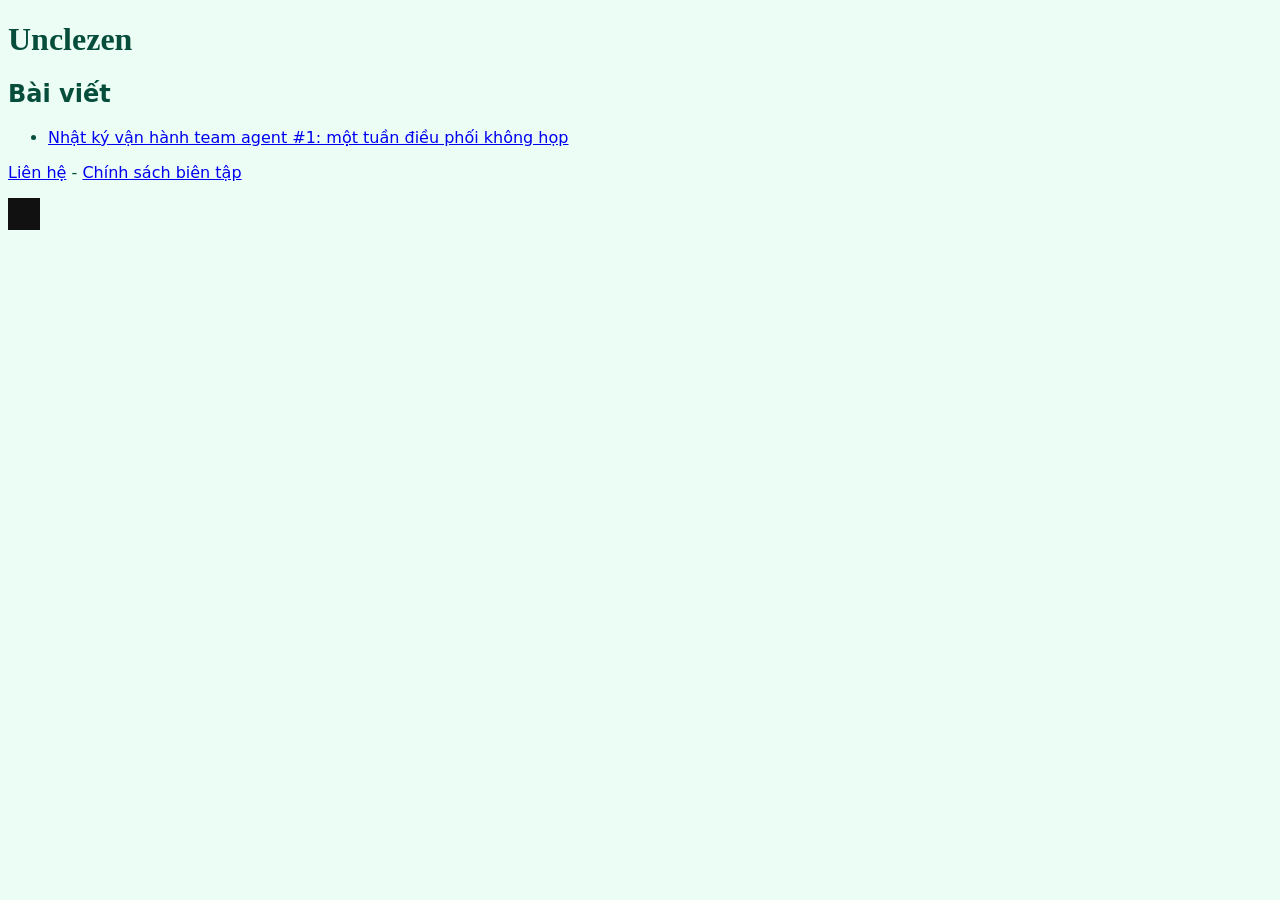
==== index.html @ 35caa5fa "Deploy unclezen site (frame + 1 article, Analytics, CSP fix)" ====
<!DOCTYPE html><html lang="vi"><head><meta http-equiv="Content-Security-Policy" content="default-src 'self'; img-src 'self' data: https://static.cloudflareinsights.com; script-src-elem 'self' https://static.cloudflareinsights.com https://www.googletagmanager.com 'sha256-UXmooJPguoqOtVRpI6l/FpOUixE/SNHxZro4If8JUB8=' 'sha256-AOMq0YuQkxa3Kf47K/M7PJKh3du+1QbByow+y85XCtQ='; style-src-elem 'self'; connect-src 'self' https://static.cloudflareinsights.com https://www.google-analytics.com https://region1.google-analytics.com https://www.googletagmanager.com;"><meta charset="utf-8"><title>Unclezen</title><meta name="description" content="Unclezen - Nhật ký vận hành team agent"><meta name="viewport" content="width=device-width,initial-scale=1"><link rel="canonical" href="https://unclezen.net/"><meta property="og:title" content="Unclezen"><meta property="og:image" content="/anh-thu.png"><meta property="og:description" content="Unclezen - Nhật ký vận hành team agent"><script type="application/ld+json">{"@context":"https://schema.org","@type":"WebSite","name":"Unclezen"}</script>  <script type="module" crossorigin="" src="/assets/index-7Z1wh7cP.js"></script>
  <link rel="stylesheet" crossorigin="" href="/assets/index-DEoJrRp4.css">
<script async src="https://www.googletagmanager.com/gtag/js?id=G-ET9H4H8XHR"></script>
<script>window.dataLayer = window.dataLayer || [];function gtag(){dataLayer.push(arguments);}gtag('js', new Date());gtag('config', 'G-ET9H4H8XHR');</script>
</head><body><h1>Unclezen</h1><section><h2>Bài viết</h2><ul><li><a href="/bai-viet/nhat-ky-van-hanh-team-agent-1-mot-tuan-dieu-phoi-khong-hop.html">Nhật ký vận hành team agent #1: một tuần điều phối không họp</a></li></ul></section><p><a href="/lien-he.html">Liên hệ</a> - <a href="/chinh-sach-bien-tap.html">Chính sách biên tập</a></p><img src="/logo.svg" width="32" height="32" alt="Logo mẫu">
<script defer src="https://static.cloudflareinsights.com/beacon.min.js" data-cf-beacon='{"token": "722b9f76f14b489d99698d9794"}'></script></body></html>
---- assets/index-DEoJrRp4.css ----
@font-face{font-family:Be Vietnam Pro;font-style:normal;font-display:swap;font-weight:700;src:url(/assets/be-vietnam-pro-latin-700-normal-DlW1Zbsh.woff2)format("woff2"),url(/assets/be-vietnam-pro-latin-700-normal-C2EtzaOi.woff)format("woff")}@font-face{font-family:Be Vietnam Pro;font-style:normal;font-display:swap;font-weight:700;src:url(/assets/be-vietnam-pro-vietnamese-700-normal-Csr0PCuG.woff2)format("woff2"),url(/assets/be-vietnam-pro-vietnamese-700-normal-By_5yT39.woff)format("woff")}@font-face{font-family:Noto Sans;font-style:normal;font-display:swap;font-weight:400;src:url(/assets/noto-sans-latin-400-normal-BTkUljjl.woff2)format("woff2"),url(/assets/noto-sans-latin-400-normal-DPpKfCgK.woff)format("woff")}@font-face{font-family:Noto Sans;font-style:normal;font-display:swap;font-weight:400;src:url(/assets/noto-sans-vietnamese-400-normal-D2wP-Vm-.woff2)format("woff2"),url(/assets/noto-sans-vietnamese-400-normal-C3Al4sv4.woff)format("woff")}@font-face{font-family:Noto Sans;font-style:normal;font-display:swap;font-weight:700;src:url(/assets/noto-sans-latin-700-normal-CrvTEWhy.woff2)format("woff2"),url(/assets/noto-sans-latin-700-normal-ZyrKABVF.woff)format("woff")}@font-face{font-family:Noto Sans;font-style:normal;font-display:swap;font-weight:700;src:url(/assets/noto-sans-vietnamese-700-normal-DayJ0F-f.woff2)format("woff2"),url(/assets/noto-sans-vietnamese-700-normal-1GL2JyGE.woff)format("woff")}:root{--primary:#059669;--accent:#ea580c;--bg:#ecfdf5;--fg:#064e3b;--muted:#475569;--border:#a7f3d0;--on-primary:#000;--on-accent:#000}body{background:var(--bg);color:var(--fg);font-family:Roboto,system-ui,sans-serif}h1{font-family:Newsreader,Georgia,serif}.btn{background:var(--primary);color:var(--on-primary);border:1px solid var(--border)}.btn-cta{background:var(--accent);color:var(--on-accent)}
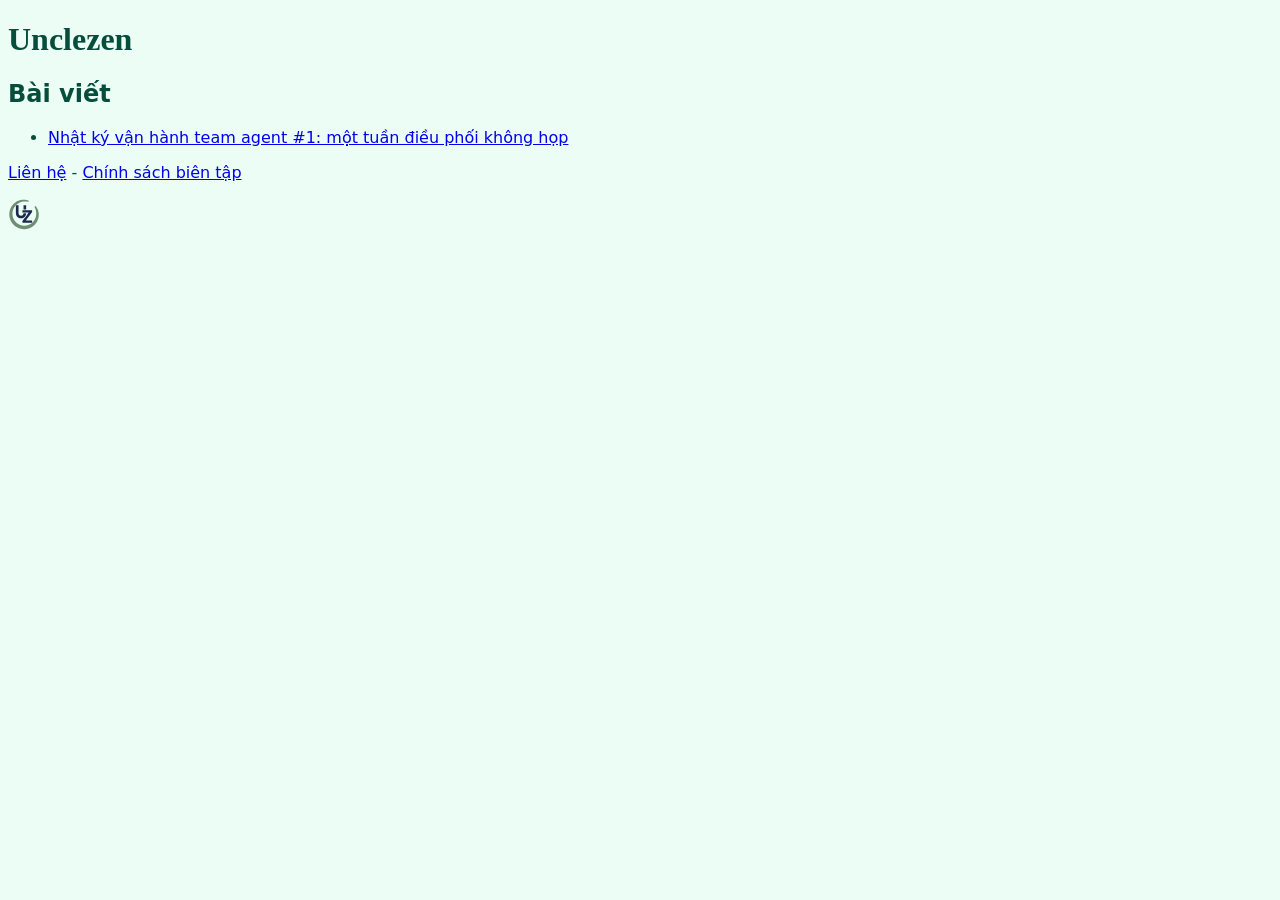
==== commit d78e246c: "Replace placeholder logo with final Z Studio unclezen mark and favicon" ====
--- a/index.html
+++ b/index.html
@@ -2,5 +2,5 @@
   <link rel="stylesheet" crossorigin="" href="/assets/index-DEoJrRp4.css">
 <script async src="https://www.googletagmanager.com/gtag/js?id=G-ET9H4H8XHR"></script>
 <script>window.dataLayer = window.dataLayer || [];function gtag(){dataLayer.push(arguments);}gtag('js', new Date());gtag('config', 'G-ET9H4H8XHR');</script>
-</head><body><h1>Unclezen</h1><section><h2>Bài viết</h2><ul><li><a href="/bai-viet/nhat-ky-van-hanh-team-agent-1-mot-tuan-dieu-phoi-khong-hop.html">Nhật ký vận hành team agent #1: một tuần điều phối không họp</a></li></ul></section><p><a href="/lien-he.html">Liên hệ</a> - <a href="/chinh-sach-bien-tap.html">Chính sách biên tập</a></p><img src="/logo.svg" width="32" height="32" alt="Logo mẫu">
+<link rel="icon" type="image/svg+xml" href="/favicon.svg"></head><body><h1>Unclezen</h1><section><h2>Bài viết</h2><ul><li><a href="/bai-viet/nhat-ky-van-hanh-team-agent-1-mot-tuan-dieu-phoi-khong-hop.html">Nhật ký vận hành team agent #1: một tuần điều phối không họp</a></li></ul></section><p><a href="/lien-he.html">Liên hệ</a> - <a href="/chinh-sach-bien-tap.html">Chính sách biên tập</a></p><img src="/logo.svg" width="32" height="32" alt="Logo mẫu">
 <script defer src="https://static.cloudflareinsights.com/beacon.min.js" data-cf-beacon='{"token": "722b9f76f14b489d99698d9794"}'></script></body></html>
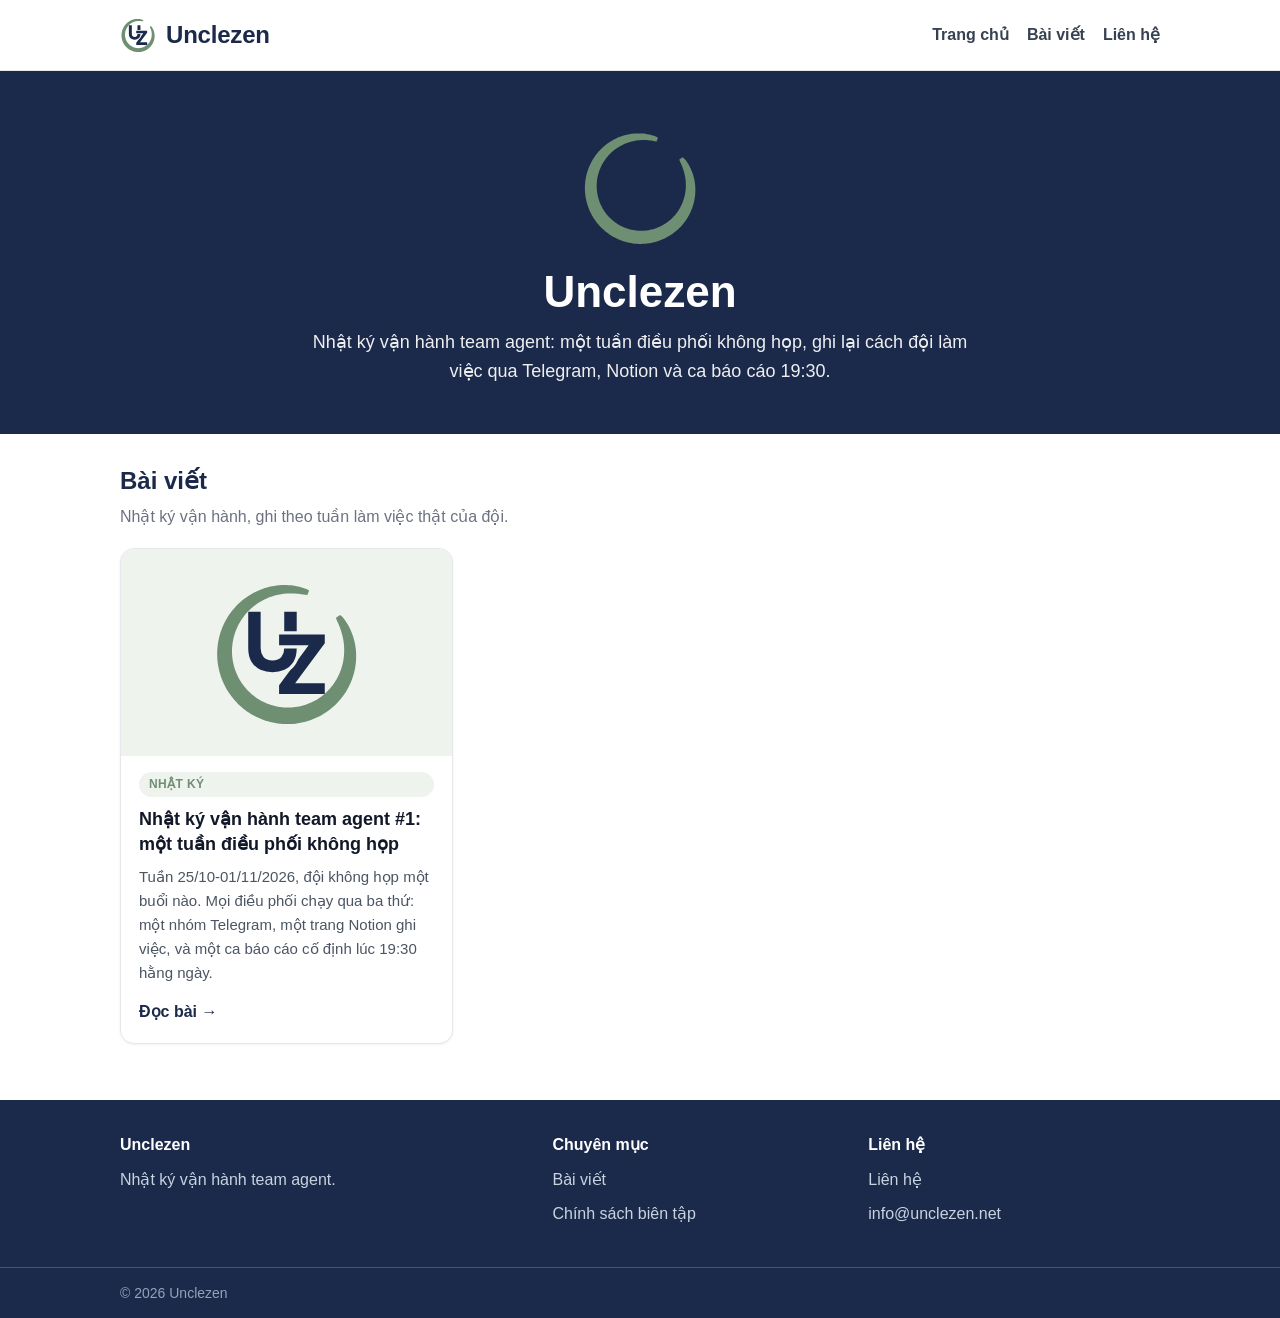
==== commit fd4b24a6: "Redesign homepage and sync all pages to the new design system Navy brand hero with the enso mark, ar" ====
--- a/index.html
+++ b/index.html
@@ -1,6 +1 @@
-<!DOCTYPE html><html lang="vi"><head><meta http-equiv="Content-Security-Policy" content="default-src 'self'; img-src 'self' data: https://static.cloudflareinsights.com; script-src-elem 'self' https://static.cloudflareinsights.com https://www.googletagmanager.com 'sha256-UXmooJPguoqOtVRpI6l/FpOUixE/SNHxZro4If8JUB8=' 'sha256-AOMq0YuQkxa3Kf47K/M7PJKh3du+1QbByow+y85XCtQ='; style-src-elem 'self'; connect-src 'self' https://static.cloudflareinsights.com https://www.google-analytics.com https://region1.google-analytics.com https://www.googletagmanager.com;"><meta charset="utf-8"><title>Unclezen</title><meta name="description" content="Unclezen - Nhật ký vận hành team agent"><meta name="viewport" content="width=device-width,initial-scale=1"><link rel="canonical" href="https://unclezen.net/"><meta property="og:title" content="Unclezen"><meta property="og:image" content="/anh-thu.png"><meta property="og:description" content="Unclezen - Nhật ký vận hành team agent"><script type="application/ld+json">{"@context":"https://schema.org","@type":"WebSite","name":"Unclezen"}</script>  <script type="module" crossorigin="" src="/assets/index-7Z1wh7cP.js"></script>
-  <link rel="stylesheet" crossorigin="" href="/assets/index-DEoJrRp4.css">
-<script async src="https://www.googletagmanager.com/gtag/js?id=G-ET9H4H8XHR"></script>
-<script>window.dataLayer = window.dataLayer || [];function gtag(){dataLayer.push(arguments);}gtag('js', new Date());gtag('config', 'G-ET9H4H8XHR');</script>
-<link rel="icon" type="image/svg+xml" href="/favicon.svg"></head><body><h1>Unclezen</h1><section><h2>Bài viết</h2><ul><li><a href="/bai-viet/nhat-ky-van-hanh-team-agent-1-mot-tuan-dieu-phoi-khong-hop.html">Nhật ký vận hành team agent #1: một tuần điều phối không họp</a></li></ul></section><p><a href="/lien-he.html">Liên hệ</a> - <a href="/chinh-sach-bien-tap.html">Chính sách biên tập</a></p><img src="/logo.svg" width="32" height="32" alt="Logo mẫu">
-<script defer src="https://static.cloudflareinsights.com/beacon.min.js" data-cf-beacon='{"token": "722b9f76f14b489d99698d9794"}'></script></body></html>+<!DOCTYPE html><html lang="vi"><head><meta http-equiv="Content-Security-Policy" content="default-src 'self'; img-src 'self' data: https://static.cloudflareinsights.com; script-src-elem 'self' https://static.cloudflareinsights.com https://www.googletagmanager.com 'sha256-UXmooJPguoqOtVRpI6l/FpOUixE/SNHxZro4If8JUB8=' 'sha256-AOMq0YuQkxa3Kf47K/M7PJKh3du+1QbByow+y85XCtQ='; style-src-elem 'self'; connect-src 'self' https://static.cloudflareinsights.com https://www.google-analytics.com https://region1.google-analytics.com https://www.googletagmanager.com;"><meta charset="utf-8"><title>Unclezen</title><meta name="description" content="Unclezen - Nhật ký vận hành team agent"><meta name="viewport" content="width=device-width,initial-scale=1"><link rel="canonical" href="https://unclezen.net/"><meta property="og:title" content="Unclezen"><meta property="og:image" content="/logo.svg"><meta property="og:description" content="Unclezen - Nhật ký vận hành team agent"><script type="application/ld+json">{"@context":"https://schema.org","@type":"WebSite","name":"Unclezen"}</script><link rel="stylesheet" href="/assets/home.css"><script async src="https://www.googletagmanager.com/gtag/js?id=G-ET9H4H8XHR"></script><script>window.dataLayer = window.dataLayer || [];function gtag(){dataLayer.push(arguments);}gtag('js', new Date());gtag('config', 'G-ET9H4H8XHR');</script><link rel="icon" type="image/svg+xml" href="/favicon.svg"></head><body><header class="site"><div class="wrap"><div class="brand"><img src="/logo.svg" alt="" width="36" height="36"><span>Unclezen</span></div><nav class="main"><a href="/">Trang chủ</a><a href="#bai-viet">Bài viết</a><a href="/lien-he.html">Liên hệ</a></nav></div></header><div class="hero-brand"><img src="/logo.svg" alt="Biểu tượng Unclezen"><h1>Unclezen</h1><p>Nhật ký vận hành team agent: một tuần điều phối không họp, ghi lại cách đội làm việc qua Telegram, Notion và ca báo cáo 19:30.</p></div><main><div class="wrap"><section class="block" id="bai-viet"><h2>Bài viết</h2><p class="sub">Nhật ký vận hành, ghi theo tuần làm việc thật của đội.</p><div class="grid"><article class="card"><img class="mark" src="/logo.svg" alt="Biểu tượng Unclezen"><div class="body"><span class="tag">Nhật ký</span><h3><a href="/bai-viet/nhat-ky-van-hanh-team-agent-1-mot-tuan-dieu-phoi-khong-hop.html">Nhật ký vận hành team agent #1: một tuần điều phối không họp</a></h3><p>Tuần 25/10-01/11/2026, đội không họp một buổi nào. Mọi điều phối chạy qua ba thứ: một nhóm Telegram, một trang Notion ghi việc, và một ca báo cáo cố định lúc 19:30 hằng ngày.</p><a class="more" href="/bai-viet/nhat-ky-van-hanh-team-agent-1-mot-tuan-dieu-phoi-khong-hop.html">Đọc bài →</a></div></article></div></section></div></main><footer class="site"><div class="wrap"><div><h4>Unclezen</h4><p>Nhật ký vận hành team agent.</p></div><div><h4>Chuyên mục</h4><ul><li><a href="#bai-viet">Bài viết</a></li><li><a href="/chinh-sach-bien-tap.html">Chính sách biên tập</a></li></ul></div><div><h4>Liên hệ</h4><ul><li><a href="/lien-he.html">Liên hệ</a></li><li><a href="mailto:info@unclezen.net">info@unclezen.net</a></li></ul></div></div><div class="base"><div class="wrap">© 2026 Unclezen</div></div></footer><script defer src="https://static.cloudflareinsights.com/beacon.min.js" data-cf-beacon='{"token": "722b9f76f14b489d99698d9794"}'></script></body></html>
--- a/assets/home.css
+++ b/assets/home.css
@@ -0,0 +1,17 @@
+*{box-sizing:border-box}body{margin:0;font-family:-apple-system,"Segoe UI",Roboto,"Helvetica Neue",Arial,sans-serif;color:#1f2937;background:#ffffff;line-height:1.6}a{color:#1b2a4a;text-decoration:none}a:hover{text-decoration:underline}.wrap{max-width:1080px;margin:0 auto;padding:0 20px}header.site{border-bottom:1px solid #e5e7eb}header.site .wrap{display:flex;align-items:center;justify-content:space-between;gap:16px;padding-top:16px;padding-bottom:16px}.brand{font-size:24px;font-weight:800;color:#1b2a4a;letter-spacing:-.2px}nav.main a{margin-left:18px;font-weight:600;color:#374151}nav.main a:first-child{margin-left:0}.hero-brand{background:#1b2a4a;color:#fff;text-align:center;padding:56px 20px 48px}.hero-brand img{width:120px;height:120px;display:block;margin:0 auto 20px}.hero-brand h1{font-size:44px;line-height:1.15;margin:0 0 10px}.hero-brand p{font-size:18px;margin:0 auto;max-width:680px;opacity:.92}main{padding:28px 0 8px}section.block{margin-bottom:36px}section.block h2{font-size:24px;color:#1b2a4a;margin:0 0 4px}section.block .sub{color:#6b7280;margin:0 0 18px}.grid{display:grid;grid-template-columns:repeat(3,1fr);gap:20px}article.card{border:1px solid #e5e7eb;border-radius:14px;overflow:hidden;background:#fff;box-shadow:0 1px 3px rgba(0,0,0,.06);display:flex;flex-direction:column}article.card img{width:100%;aspect-ratio:16/10;object-fit:cover;display:block}article.card img.mark{object-fit:contain;padding:28px;background:#eef3ee}article.card .body{padding:16px 18px 18px;display:flex;flex-direction:column;flex:1}article.card .tag{display:inline-block;font-size:12px;font-weight:700;letter-spacing:.4px;text-transform:uppercase;color:#6f8f72;background:#eef3ee;border-radius:999px;padding:3px 10px;margin-bottom:10px}article.card h3{font-size:18px;line-height:1.4;margin:0 0 8px}article.card h3 a{color:#111827}article.card p{font-size:15px;color:#4b5563;margin:0 0 14px;flex:1}article.card .more{font-weight:700}footer.site{background:#1b2a4a;color:#c9d3e0;margin-top:12px}footer.site .wrap{display:grid;grid-template-columns:1.4fr 1fr 1fr;gap:24px;padding-top:32px;padding-bottom:32px}footer.site h4{color:#fff;margin:0 0 10px;font-size:16px}footer.site p{margin:0}footer.site ul{list-style:none;margin:0;padding:0}footer.site li{margin-bottom:8px}footer.site a{color:#c9d3e0}footer.site .base{border-top:1px solid rgba(255,255,255,.2)}footer.site .base .wrap{padding-top:14px;padding-bottom:14px;display:block;font-size:14px;color:#93a3b8}@media(max-width:900px){.grid{grid-template-columns:repeat(2,1fr)}.hero-brand h1{font-size:34px}footer.site .wrap{grid-template-columns:1fr 1fr}}@media(max-width:600px){.grid{grid-template-columns:1fr}header.site .wrap{flex-direction:column;align-items:flex-start}nav.main a{margin-left:0;margin-right:16px}.hero-brand{padding:40px 20px 36px}.hero-brand img{width:96px;height:96px}.hero-brand h1{font-size:28px}.hero-brand p{font-size:16px}footer.site .wrap{grid-template-columns:1fr}}
+.content{max-width:760px;margin:0 auto}
+.content h1{font-size:34px;line-height:1.25;color:#1b2a4a;margin:8px 0 16px}
+.content h2{font-size:24px;color:#1b2a4a;margin:32px 0 12px}
+.content h3{font-size:19px;color:#1b2a4a;margin:24px 0 10px}
+.content p{margin:0 0 16px}
+.content ul,.content ol{margin:0 0 16px;padding-left:24px}
+.content li{margin-bottom:6px}
+.content img{max-width:100%;height:auto;border-radius:12px}
+.content figure.lead{margin:0 0 24px}
+.content figure.lead img{width:100%;border-radius:12px}
+.content figure.lead img.mark{object-fit:contain;padding:32px;background:#eef3ee;aspect-ratio:16/9}
+.content figure.lead figcaption{font-size:14px;color:#6b7280;margin-top:8px}
+@media(max-width:640px){.content h1{font-size:28px}.content h2{font-size:21px}}
+
+.brand{display:flex;align-items:center;gap:10px}
+.brand img{width:36px;height:36px;display:block}
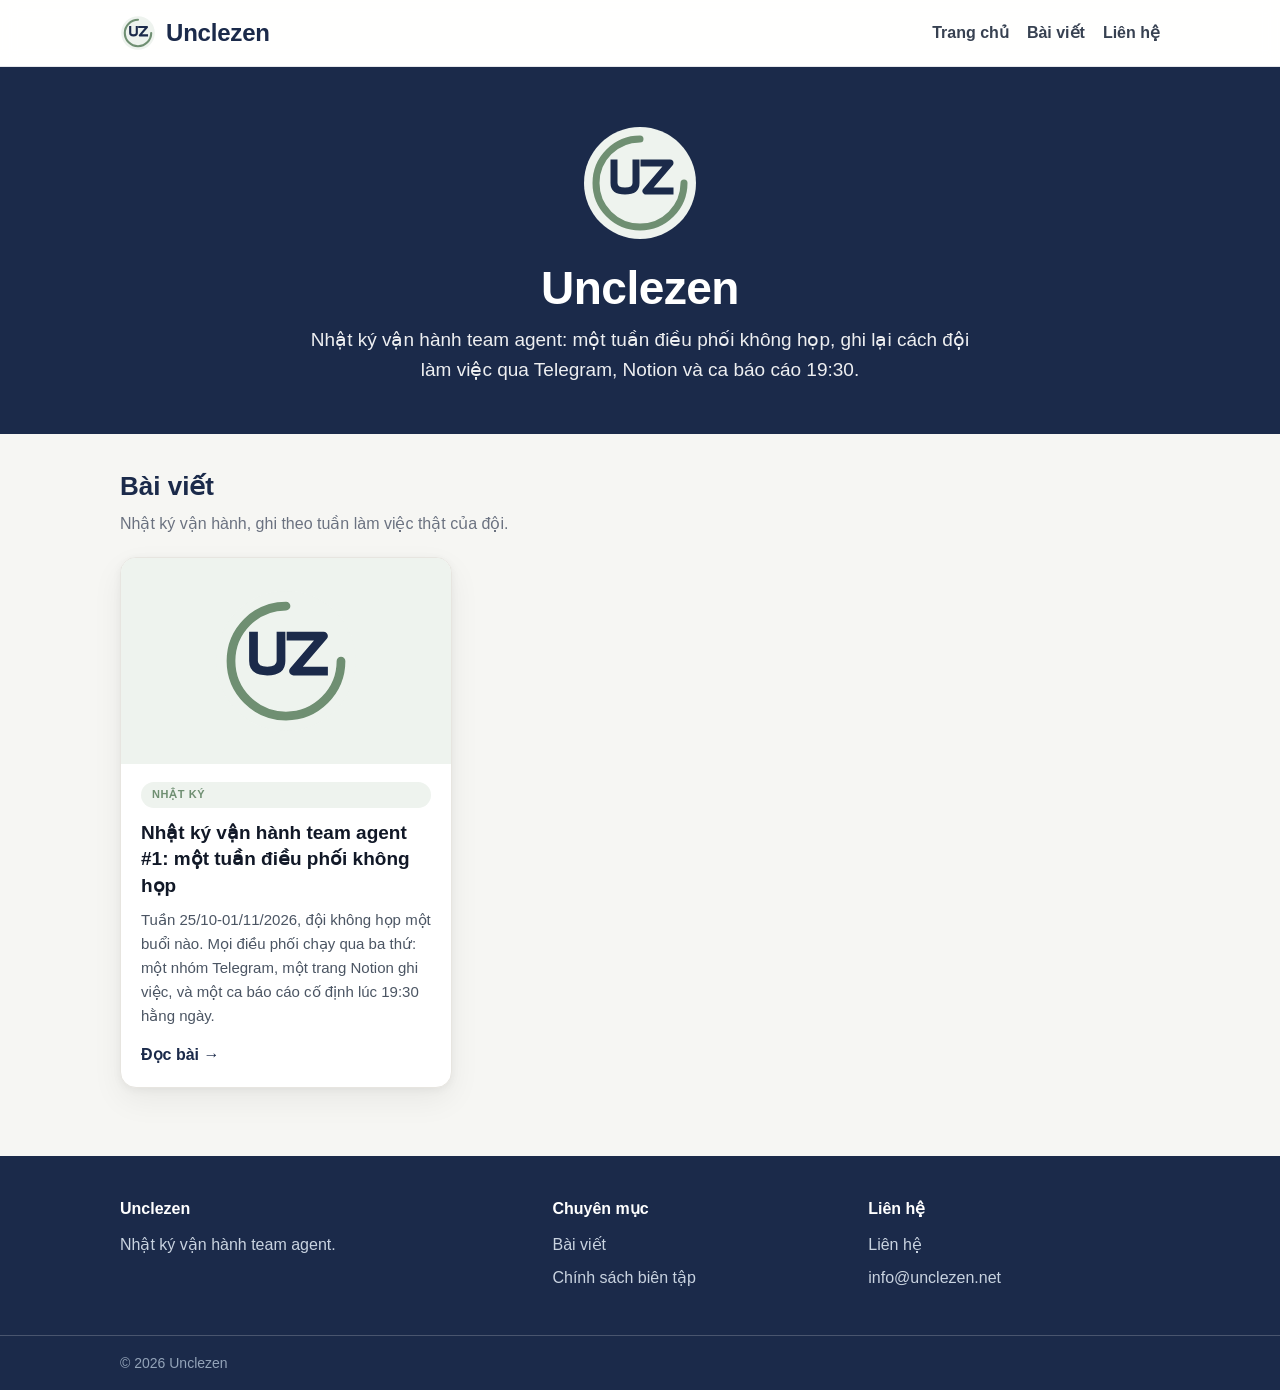
==== commit 3a9b8fe3: "Redraw header logo as legible UZ roundel and switch to logo-v2.svg" ====
--- a/index.html
+++ b/index.html
@@ -1 +1 @@
-<!DOCTYPE html><html lang="vi"><head><meta http-equiv="Content-Security-Policy" content="default-src 'self'; img-src 'self' data: https://static.cloudflareinsights.com; script-src-elem 'self' https://static.cloudflareinsights.com https://www.googletagmanager.com 'sha256-UXmooJPguoqOtVRpI6l/FpOUixE/SNHxZro4If8JUB8=' 'sha256-AOMq0YuQkxa3Kf47K/M7PJKh3du+1QbByow+y85XCtQ='; style-src-elem 'self'; connect-src 'self' https://static.cloudflareinsights.com https://www.google-analytics.com https://region1.google-analytics.com https://www.googletagmanager.com;"><meta charset="utf-8"><title>Unclezen</title><meta name="description" content="Unclezen - Nhật ký vận hành team agent"><meta name="viewport" content="width=device-width,initial-scale=1"><link rel="canonical" href="https://unclezen.net/"><meta property="og:title" content="Unclezen"><meta property="og:image" content="/logo.svg"><meta property="og:description" content="Unclezen - Nhật ký vận hành team agent"><script type="application/ld+json">{"@context":"https://schema.org","@type":"WebSite","name":"Unclezen"}</script><link rel="stylesheet" href="/assets/home.css"><script async src="https://www.googletagmanager.com/gtag/js?id=G-ET9H4H8XHR"></script><script>window.dataLayer = window.dataLayer || [];function gtag(){dataLayer.push(arguments);}gtag('js', new Date());gtag('config', 'G-ET9H4H8XHR');</script><link rel="icon" type="image/svg+xml" href="/favicon.svg"></head><body><header class="site"><div class="wrap"><div class="brand"><img src="/logo.svg" alt="" width="36" height="36"><span>Unclezen</span></div><nav class="main"><a href="/">Trang chủ</a><a href="#bai-viet">Bài viết</a><a href="/lien-he.html">Liên hệ</a></nav></div></header><div class="hero-brand"><img src="/logo.svg" alt="Biểu tượng Unclezen"><h1>Unclezen</h1><p>Nhật ký vận hành team agent: một tuần điều phối không họp, ghi lại cách đội làm việc qua Telegram, Notion và ca báo cáo 19:30.</p></div><main><div class="wrap"><section class="block" id="bai-viet"><h2>Bài viết</h2><p class="sub">Nhật ký vận hành, ghi theo tuần làm việc thật của đội.</p><div class="grid"><article class="card"><img class="mark" src="/logo.svg" alt="Biểu tượng Unclezen"><div class="body"><span class="tag">Nhật ký</span><h3><a href="/bai-viet/nhat-ky-van-hanh-team-agent-1-mot-tuan-dieu-phoi-khong-hop.html">Nhật ký vận hành team agent #1: một tuần điều phối không họp</a></h3><p>Tuần 25/10-01/11/2026, đội không họp một buổi nào. Mọi điều phối chạy qua ba thứ: một nhóm Telegram, một trang Notion ghi việc, và một ca báo cáo cố định lúc 19:30 hằng ngày.</p><a class="more" href="/bai-viet/nhat-ky-van-hanh-team-agent-1-mot-tuan-dieu-phoi-khong-hop.html">Đọc bài →</a></div></article></div></section></div></main><footer class="site"><div class="wrap"><div><h4>Unclezen</h4><p>Nhật ký vận hành team agent.</p></div><div><h4>Chuyên mục</h4><ul><li><a href="#bai-viet">Bài viết</a></li><li><a href="/chinh-sach-bien-tap.html">Chính sách biên tập</a></li></ul></div><div><h4>Liên hệ</h4><ul><li><a href="/lien-he.html">Liên hệ</a></li><li><a href="mailto:info@unclezen.net">info@unclezen.net</a></li></ul></div></div><div class="base"><div class="wrap">© 2026 Unclezen</div></div></footer><script defer src="https://static.cloudflareinsights.com/beacon.min.js" data-cf-beacon='{"token": "722b9f76f14b489d99698d9794"}'></script></body></html>
+<!DOCTYPE html><html lang="vi"><head><meta http-equiv="Content-Security-Policy" content="default-src 'self'; img-src 'self' data: https://static.cloudflareinsights.com; script-src-elem 'self' https://static.cloudflareinsights.com https://www.googletagmanager.com 'sha256-UXmooJPguoqOtVRpI6l/FpOUixE/SNHxZro4If8JUB8=' 'sha256-AOMq0YuQkxa3Kf47K/M7PJKh3du+1QbByow+y85XCtQ='; style-src-elem 'self'; connect-src 'self' https://static.cloudflareinsights.com https://www.google-analytics.com https://region1.google-analytics.com https://www.googletagmanager.com;"><meta charset="utf-8"><title>Unclezen</title><meta name="description" content="Unclezen - Nhật ký vận hành team agent"><meta name="viewport" content="width=device-width,initial-scale=1"><link rel="canonical" href="https://unclezen.net/"><meta property="og:title" content="Unclezen"><meta property="og:image" content="/logo-v2.svg"><meta property="og:description" content="Unclezen - Nhật ký vận hành team agent"><script type="application/ld+json">{"@context":"https://schema.org","@type":"WebSite","name":"Unclezen"}</script><link rel="stylesheet" href="/assets/home.css"><script async src="https://www.googletagmanager.com/gtag/js?id=G-ET9H4H8XHR"></script><script>window.dataLayer = window.dataLayer || [];function gtag(){dataLayer.push(arguments);}gtag('js', new Date());gtag('config', 'G-ET9H4H8XHR');</script><link rel="icon" type="image/svg+xml" href="/favicon.svg"></head><body><header class="site"><div class="wrap"><div class="brand"><img src="/logo-v2.svg" alt="" width="36" height="36"><span>Unclezen</span></div><nav class="main"><a href="/">Trang chủ</a><a href="#bai-viet">Bài viết</a><a href="/lien-he.html">Liên hệ</a></nav></div></header><div class="hero-brand"><img src="/logo-v2.svg" alt="Biểu tượng Unclezen"><h1>Unclezen</h1><p>Nhật ký vận hành team agent: một tuần điều phối không họp, ghi lại cách đội làm việc qua Telegram, Notion và ca báo cáo 19:30.</p></div><main><div class="wrap"><section class="block" id="bai-viet"><h2>Bài viết</h2><p class="sub">Nhật ký vận hành, ghi theo tuần làm việc thật của đội.</p><div class="grid"><article class="card"><img class="mark" src="/logo-v2.svg" alt="Biểu tượng Unclezen"><div class="body"><span class="tag">Nhật ký</span><h3><a href="/bai-viet/nhat-ky-van-hanh-team-agent-1-mot-tuan-dieu-phoi-khong-hop.html">Nhật ký vận hành team agent #1: một tuần điều phối không họp</a></h3><p>Tuần 25/10-01/11/2026, đội không họp một buổi nào. Mọi điều phối chạy qua ba thứ: một nhóm Telegram, một trang Notion ghi việc, và một ca báo cáo cố định lúc 19:30 hằng ngày.</p><a class="more" href="/bai-viet/nhat-ky-van-hanh-team-agent-1-mot-tuan-dieu-phoi-khong-hop.html">Đọc bài →</a></div></article></div></section></div></main><footer class="site"><div class="wrap"><div><h4>Unclezen</h4><p>Nhật ký vận hành team agent.</p></div><div><h4>Chuyên mục</h4><ul><li><a href="#bai-viet">Bài viết</a></li><li><a href="/chinh-sach-bien-tap.html">Chính sách biên tập</a></li></ul></div><div><h4>Liên hệ</h4><ul><li><a href="/lien-he.html">Liên hệ</a></li><li><a href="mailto:info@unclezen.net">info@unclezen.net</a></li></ul></div></div><div class="base"><div class="wrap">© 2026 Unclezen</div></div></footer><script defer src="https://static.cloudflareinsights.com/beacon.min.js" data-cf-beacon='{"token": "722b9f76f14b489d99698d9794"}'></script></body></html>
--- a/assets/home.css
+++ b/assets/home.css
@@ -1,6 +1,6 @@
-*{box-sizing:border-box}body{margin:0;font-family:-apple-system,"Segoe UI",Roboto,"Helvetica Neue",Arial,sans-serif;color:#1f2937;background:#ffffff;line-height:1.6}a{color:#1b2a4a;text-decoration:none}a:hover{text-decoration:underline}.wrap{max-width:1080px;margin:0 auto;padding:0 20px}header.site{border-bottom:1px solid #e5e7eb}header.site .wrap{display:flex;align-items:center;justify-content:space-between;gap:16px;padding-top:16px;padding-bottom:16px}.brand{font-size:24px;font-weight:800;color:#1b2a4a;letter-spacing:-.2px}nav.main a{margin-left:18px;font-weight:600;color:#374151}nav.main a:first-child{margin-left:0}.hero-brand{background:#1b2a4a;color:#fff;text-align:center;padding:56px 20px 48px}.hero-brand img{width:120px;height:120px;display:block;margin:0 auto 20px}.hero-brand h1{font-size:44px;line-height:1.15;margin:0 0 10px}.hero-brand p{font-size:18px;margin:0 auto;max-width:680px;opacity:.92}main{padding:28px 0 8px}section.block{margin-bottom:36px}section.block h2{font-size:24px;color:#1b2a4a;margin:0 0 4px}section.block .sub{color:#6b7280;margin:0 0 18px}.grid{display:grid;grid-template-columns:repeat(3,1fr);gap:20px}article.card{border:1px solid #e5e7eb;border-radius:14px;overflow:hidden;background:#fff;box-shadow:0 1px 3px rgba(0,0,0,.06);display:flex;flex-direction:column}article.card img{width:100%;aspect-ratio:16/10;object-fit:cover;display:block}article.card img.mark{object-fit:contain;padding:28px;background:#eef3ee}article.card .body{padding:16px 18px 18px;display:flex;flex-direction:column;flex:1}article.card .tag{display:inline-block;font-size:12px;font-weight:700;letter-spacing:.4px;text-transform:uppercase;color:#6f8f72;background:#eef3ee;border-radius:999px;padding:3px 10px;margin-bottom:10px}article.card h3{font-size:18px;line-height:1.4;margin:0 0 8px}article.card h3 a{color:#111827}article.card p{font-size:15px;color:#4b5563;margin:0 0 14px;flex:1}article.card .more{font-weight:700}footer.site{background:#1b2a4a;color:#c9d3e0;margin-top:12px}footer.site .wrap{display:grid;grid-template-columns:1.4fr 1fr 1fr;gap:24px;padding-top:32px;padding-bottom:32px}footer.site h4{color:#fff;margin:0 0 10px;font-size:16px}footer.site p{margin:0}footer.site ul{list-style:none;margin:0;padding:0}footer.site li{margin-bottom:8px}footer.site a{color:#c9d3e0}footer.site .base{border-top:1px solid rgba(255,255,255,.2)}footer.site .base .wrap{padding-top:14px;padding-bottom:14px;display:block;font-size:14px;color:#93a3b8}@media(max-width:900px){.grid{grid-template-columns:repeat(2,1fr)}.hero-brand h1{font-size:34px}footer.site .wrap{grid-template-columns:1fr 1fr}}@media(max-width:600px){.grid{grid-template-columns:1fr}header.site .wrap{flex-direction:column;align-items:flex-start}nav.main a{margin-left:0;margin-right:16px}.hero-brand{padding:40px 20px 36px}.hero-brand img{width:96px;height:96px}.hero-brand h1{font-size:28px}.hero-brand p{font-size:16px}footer.site .wrap{grid-template-columns:1fr}}
+*{box-sizing:border-box}body{margin:0;font-family:-apple-system,"Segoe UI",Roboto,"Helvetica Neue",Arial,sans-serif;color:#1f2937;background:#f6f6f3;line-height:1.6}a{color:#1b2a4a;text-decoration:none}a:hover{text-decoration:underline}.wrap{max-width:1080px;margin:0 auto;padding:0 20px}header.site{position:sticky;top:0;z-index:10;background:rgba(255,255,255,.92);backdrop-filter:blur(8px);border-bottom:1px solid #e5e7eb}header.site .wrap{display:flex;align-items:center;justify-content:space-between;gap:16px;padding-top:14px;padding-bottom:14px}.brand{font-size:24px;font-weight:800;color:#1b2a4a;letter-spacing:-.2px}nav.main a{margin-left:18px;font-weight:600;color:#374151}nav.main a:first-child{margin-left:0}.hero-brand{background:#1b2a4a;color:#fff;text-align:center;padding:56px 20px 48px}.hero-brand img{width:120px;height:120px;display:block;margin:0 auto 20px}.hero-brand h1{font-size:46px;line-height:1.12;margin:0 0 10px;letter-spacing:-.5px}.hero-brand p{font-size:19px;margin:0 auto;max-width:680px;opacity:.92}main{padding:32px 0 8px}section.block{margin-bottom:48px;scroll-margin-top:76px}section.block h2{font-size:26px;font-weight:800;color:#1b2a4a;margin:0 0 4px}section.block .sub{color:#6b7280;margin:0 0 20px;font-size:16px}.grid{display:grid;grid-template-columns:repeat(3,1fr);gap:22px}article.card{border:1px solid #e7e5e0;border-radius:16px;overflow:hidden;background:#fff;box-shadow:0 2px 8px rgba(0,0,0,.05),0 12px 32px rgba(0,0,0,.06);display:flex;flex-direction:column;transition:transform .2s,box-shadow .2s}article.card:hover{transform:translateY(-3px);box-shadow:0 4px 12px rgba(0,0,0,.06),0 16px 40px rgba(0,0,0,.10)}article.card img{width:100%;aspect-ratio:16/10;object-fit:cover;display:block;transition:transform .3s}article.card img.mark{object-fit:contain;padding:28px;background:#eef3ee}article.card:hover img:not(.mark){transform:scale(1.03)}article.card .body{padding:18px 20px 20px;display:flex;flex-direction:column;flex:1}article.card .tag{display:inline-block;font-size:11px;font-weight:800;letter-spacing:.6px;text-transform:uppercase;color:#6f8f72;background:#eef3ee;border-radius:999px;padding:4px 11px;margin-bottom:12px}article.card h3{font-size:19px;line-height:1.4;margin:0 0 8px}article.card h3 a{color:#111827}article.card p{font-size:15px;color:#4b5563;margin:0 0 14px;flex:1}article.card .more{font-weight:700}footer.site{background:#1b2a4a;color:#c9d3e0;margin-top:12px}footer.site .wrap{display:grid;grid-template-columns:1.4fr 1fr 1fr;gap:24px;padding-top:40px;padding-bottom:36px}footer.site h4{color:#fff;margin:0 0 10px;font-size:16px}footer.site p{margin:0}footer.site ul{list-style:none;margin:0;padding:0}footer.site li{margin-bottom:8px}footer.site a{color:#c9d3e0}footer.site .base{border-top:1px solid rgba(255,255,255,.2)}footer.site .base .wrap{padding-top:16px;padding-bottom:16px;display:block;font-size:14px;color:#93a3b8}@media(max-width:900px){.grid{grid-template-columns:repeat(2,1fr)}.hero-brand h1{font-size:34px}footer.site .wrap{grid-template-columns:1fr 1fr}}@media(max-width:600px){.grid{grid-template-columns:1fr}header.site .wrap{flex-direction:column;align-items:flex-start}nav.main a{margin-left:0;margin-right:16px}.hero-brand{padding:40px 20px 36px}.hero-brand img{width:96px;height:96px}.hero-brand h1{font-size:30px}.hero-brand p{font-size:16px}footer.site .wrap{grid-template-columns:1fr}}
 .content{max-width:760px;margin:0 auto}
-.content h1{font-size:34px;line-height:1.25;color:#1b2a4a;margin:8px 0 16px}
+.content h1{font-size:36px;line-height:1.25;color:#1b2a4a;margin:8px 0 16px;letter-spacing:-.3px}
 .content h2{font-size:24px;color:#1b2a4a;margin:32px 0 12px}
 .content h3{font-size:19px;color:#1b2a4a;margin:24px 0 10px}
 .content p{margin:0 0 16px}
@@ -8,9 +8,18 @@
 .content li{margin-bottom:6px}
 .content img{max-width:100%;height:auto;border-radius:12px}
 .content figure.lead{margin:0 0 24px}
-.content figure.lead img{width:100%;border-radius:12px}
+.content figure.lead img{width:100%;aspect-ratio:16/9;object-fit:cover;border-radius:16px;box-shadow:0 8px 24px rgba(0,0,0,.10)}
 .content figure.lead img.mark{object-fit:contain;padding:32px;background:#eef3ee;aspect-ratio:16/9}
-.content figure.lead figcaption{font-size:14px;color:#6b7280;margin-top:8px}
+.content figure.lead figcaption{font-size:14px;color:#6b7280;margin-top:8px;text-align:center}
+.content table{width:100%;border-collapse:separate;border-spacing:0;margin:20px 0;font-size:15px;line-height:1.55;border:1px solid #e5e5e0;border-radius:12px}
+.content thead th{background:#1B2A4A;color:#fff;font-weight:700;text-align:left;padding:12px 14px}
+.content thead th:first-child{border-radius:11px 0 0 0}
+.content thead th:last-child{border-radius:0 11px 0 0}
+.content tbody td{padding:11px 14px;border-top:1px solid #e5e5e0;vertical-align:top}
+.content tbody tr:nth-child(even) td{background:#f6f6f3}
+.content tbody tr:last-child td:first-child{border-radius:0 0 0 11px}
+.content tbody tr:last-child td:last-child{border-radius:0 0 11px 0}
+@media(max-width:640px){.content table{font-size:14px}.content thead th,.content tbody td{padding:9px 10px}}
 @media(max-width:640px){.content h1{font-size:28px}.content h2{font-size:21px}}
 
 .brand{display:flex;align-items:center;gap:10px}
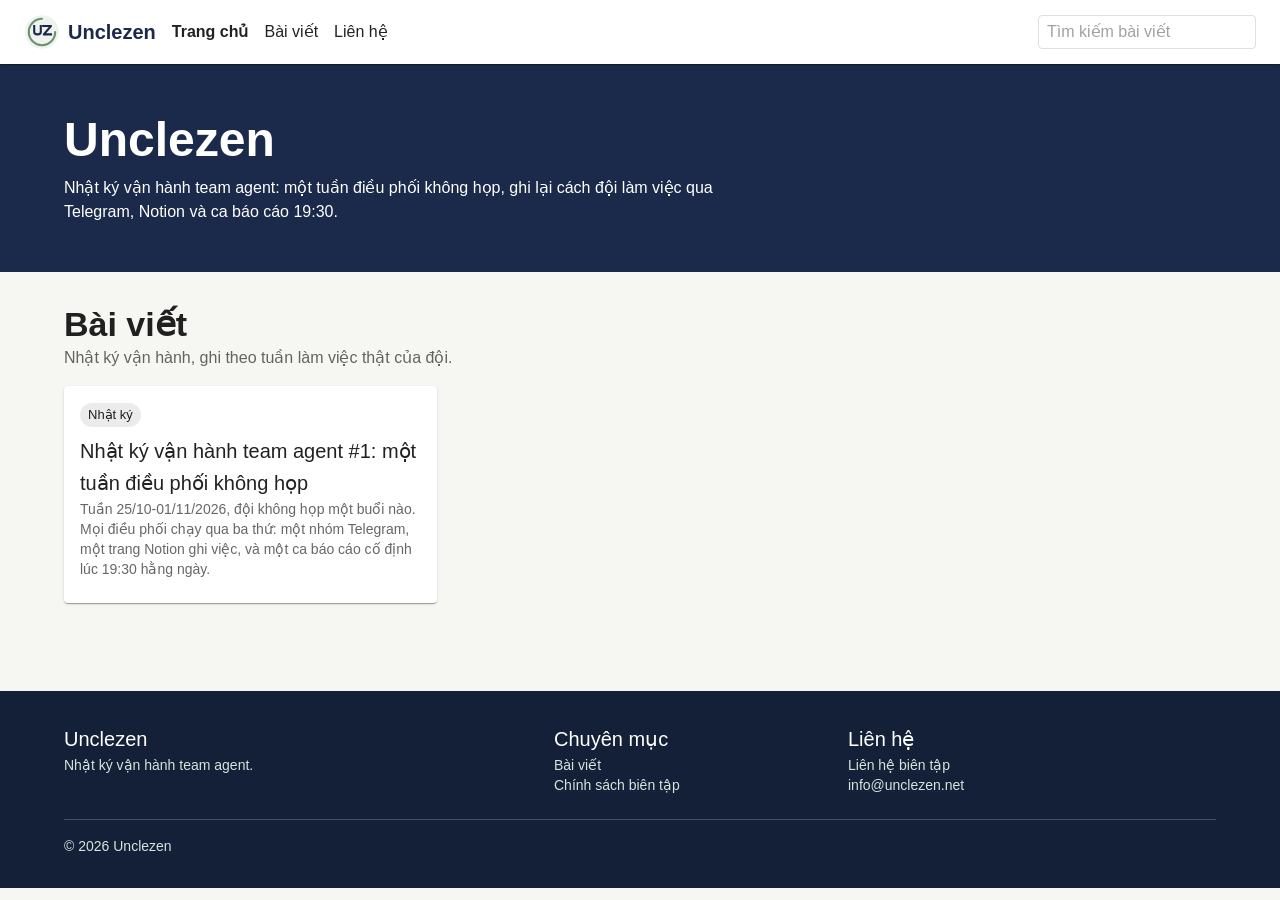
==== commit 24a899d3: "Replace homepage with React build: real card link, canonical and GA, working search, real footer lin" ====
--- a/index.html
+++ b/index.html
@@ -1 +1,2 @@
-<!DOCTYPE html><html lang="vi"><head><meta http-equiv="Content-Security-Policy" content="default-src 'self'; img-src 'self' data: https://static.cloudflareinsights.com; script-src-elem 'self' https://static.cloudflareinsights.com https://www.googletagmanager.com 'sha256-UXmooJPguoqOtVRpI6l/FpOUixE/SNHxZro4If8JUB8=' 'sha256-AOMq0YuQkxa3Kf47K/M7PJKh3du+1QbByow+y85XCtQ='; style-src-elem 'self'; connect-src 'self' https://static.cloudflareinsights.com https://www.google-analytics.com https://region1.google-analytics.com https://www.googletagmanager.com;"><meta charset="utf-8"><title>Unclezen</title><meta name="description" content="Unclezen - Nhật ký vận hành team agent"><meta name="viewport" content="width=device-width,initial-scale=1"><link rel="canonical" href="https://unclezen.net/"><meta property="og:title" content="Unclezen"><meta property="og:image" content="/logo-v2.svg"><meta property="og:description" content="Unclezen - Nhật ký vận hành team agent"><script type="application/ld+json">{"@context":"https://schema.org","@type":"WebSite","name":"Unclezen"}</script><link rel="stylesheet" href="/assets/home.css"><script async src="https://www.googletagmanager.com/gtag/js?id=G-ET9H4H8XHR"></script><script>window.dataLayer = window.dataLayer || [];function gtag(){dataLayer.push(arguments);}gtag('js', new Date());gtag('config', 'G-ET9H4H8XHR');</script><link rel="icon" type="image/svg+xml" href="/favicon.svg"></head><body><header class="site"><div class="wrap"><div class="brand"><img src="/logo-v2.svg" alt="" width="36" height="36"><span>Unclezen</span></div><nav class="main"><a href="/">Trang chủ</a><a href="#bai-viet">Bài viết</a><a href="/lien-he.html">Liên hệ</a></nav></div></header><div class="hero-brand"><img src="/logo-v2.svg" alt="Biểu tượng Unclezen"><h1>Unclezen</h1><p>Nhật ký vận hành team agent: một tuần điều phối không họp, ghi lại cách đội làm việc qua Telegram, Notion và ca báo cáo 19:30.</p></div><main><div class="wrap"><section class="block" id="bai-viet"><h2>Bài viết</h2><p class="sub">Nhật ký vận hành, ghi theo tuần làm việc thật của đội.</p><div class="grid"><article class="card"><img class="mark" src="/logo-v2.svg" alt="Biểu tượng Unclezen"><div class="body"><span class="tag">Nhật ký</span><h3><a href="/bai-viet/nhat-ky-van-hanh-team-agent-1-mot-tuan-dieu-phoi-khong-hop.html">Nhật ký vận hành team agent #1: một tuần điều phối không họp</a></h3><p>Tuần 25/10-01/11/2026, đội không họp một buổi nào. Mọi điều phối chạy qua ba thứ: một nhóm Telegram, một trang Notion ghi việc, và một ca báo cáo cố định lúc 19:30 hằng ngày.</p><a class="more" href="/bai-viet/nhat-ky-van-hanh-team-agent-1-mot-tuan-dieu-phoi-khong-hop.html">Đọc bài →</a></div></article></div></section></div></main><footer class="site"><div class="wrap"><div><h4>Unclezen</h4><p>Nhật ký vận hành team agent.</p></div><div><h4>Chuyên mục</h4><ul><li><a href="#bai-viet">Bài viết</a></li><li><a href="/chinh-sach-bien-tap.html">Chính sách biên tập</a></li></ul></div><div><h4>Liên hệ</h4><ul><li><a href="/lien-he.html">Liên hệ</a></li><li><a href="mailto:info@unclezen.net">info@unclezen.net</a></li></ul></div></div><div class="base"><div class="wrap">© 2026 Unclezen</div></div></footer><script defer src="https://static.cloudflareinsights.com/beacon.min.js" data-cf-beacon='{"token": "722b9f76f14b489d99698d9794"}'></script></body></html>
+<!doctype html><html lang="vi"><head><meta charset="utf-8"><meta name="viewport" content="width=device-width,initial-scale=1"><title>Unclezen - Nhật ký vận hành team agent</title><link rel="icon" type="image/svg+xml" href="/favicon.svg"><meta name="description" content="Unclezen - Nhật ký vận hành team agent: một tuần điều phối không họp, ghi lại cách đội làm việc qua Telegram, Notion và ca báo cáo 19:30."><link rel="canonical" href="https://unclezen.net/"><meta property="og:type" content="website"><meta property="og:locale" content="vi_VN"><meta property="og:title" content="Unclezen - Nhật ký vận hành team agent"><meta property="og:description" content="Unclezen - Nhật ký vận hành team agent: một tuần điều phối không họp, ghi lại cách đội làm việc qua Telegram, Notion và ca báo cáo 19:30."><meta property="og:image" content="https://unclezen.net/logo-v2.svg"><meta property="og:url" content="https://unclezen.net/"><meta name="theme-color" content="#1B2A4A"><meta http-equiv="Content-Security-Policy" content="default-src 'self'; img-src 'self' data: https://www.google-analytics.com; style-src 'self' 'unsafe-inline' https://fonts.googleapis.com; font-src https://fonts.gstatic.com; script-src 'self' https://www.googletagmanager.com; connect-src 'self' https://www.google-analytics.com https://region1.google-analytics.com https://www.googletagmanager.com"><link rel="preconnect" href="https://fonts.googleapis.com"><link rel="preconnect" href="https://fonts.gstatic.com" crossorigin><link rel="stylesheet" href="https://fonts.googleapis.com/css2?family=Be+Vietnam+Pro:wght@400;700;800&family=Noto+Sans:wght@400;700&display=swap"><script async src="https://www.googletagmanager.com/gtag/js?id=G-ET9H4H8XHR"></script><script src="/ga.js"></script>  <script type="module" crossorigin src="/assets/index-BvJKSbBI.js"></script>
+</head><body><a href="#bai-viet" style="position:absolute;left:-999px" onfocus="this.style.left='8px'">Bỏ qua tới nội dung</a><div id="root"><noscript><h1>Unclezen - Nhật ký vận hành team agent</h1><p>Nhật ký vận hành team agent: một tuần điều phối không họp, ghi lại cách đội làm việc qua Telegram, Notion và ca báo cáo 19:30.</p><ul><li><a href="/bai-viet/nhat-ky-van-hanh-team-agent-1-mot-tuan-dieu-phoi-khong-hop.html">Nhật ký vận hành team agent #1: một tuần điều phối không họp</a></li></ul></noscript></div></body></html>
